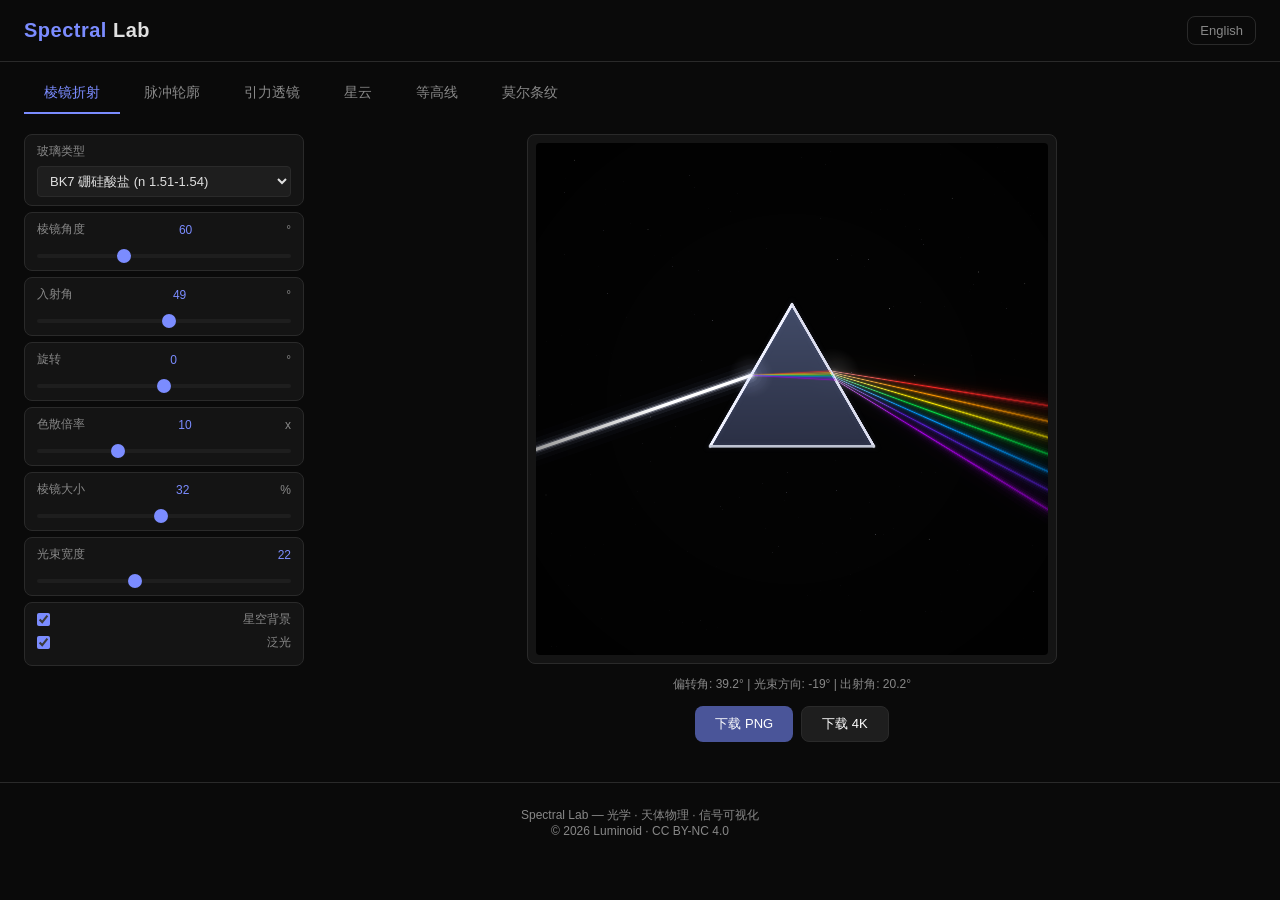
==== zh/index.html @ 41d6683c "feat: add Chinese support" ====
<!DOCTYPE html>
<html lang="zh-Hans">
<head>
  <meta charset="UTF-8">
  <meta name="viewport" content="width=device-width, initial-scale=1.0">
  <title>Spectral Lab — 光学与信号可视化</title>
  <meta name="description" content="交互式物理可视化工具。六个实时生成器：棱镜折射、引力透镜、发射星云、等高线地图、脉冲波形与莫尔条纹。支持 4K PNG 导出。">
  <meta property="og:title" content="Spectral Lab — 光学与信号可视化">
  <meta property="og:description" content="六个交互式生成器，涵盖光学、天体物理与信号可视化。真实物理、实时渲染、4K 导出。">
  <meta property="og:type" content="website">
  <meta property="og:url" content="https://lab.luminoid.dev/zh/">
  <meta property="og:image" content="https://lab.luminoid.dev/icons/og-image.png">
  <meta name="twitter:card" content="summary_large_image">
  <meta name="twitter:image" content="https://lab.luminoid.dev/icons/og-image.png">
  <meta name="twitter:title" content="Spectral Lab — 光学与信号可视化">
  <meta name="twitter:description" content="交互式物理可视化工具 — 棱镜折射、引力透镜、星云、等高线地图、波形与莫尔条纹。">
  <link rel="icon" type="image/png" sizes="32x32" href="../icons/favicon-32.png">
  <link rel="icon" type="image/png" sizes="16x16" href="../icons/favicon-16.png">
  <link rel="apple-touch-icon" href="../icons/apple-touch-icon.png">
  <link rel="alternate" hreflang="en" href="https://lab.luminoid.dev/">
  <link rel="alternate" hreflang="zh" href="https://lab.luminoid.dev/zh/">
  <link rel="alternate" hreflang="x-default" href="https://lab.luminoid.dev/">
  <link rel="stylesheet" href="../styles.css">
</head>
<body>

<header>
  <h1><span>Spectral</span> Lab</h1>
  <a href="/" class="lang-switch">English</a>
</header>

<div class="tabs">
  <button class="tab-btn active" data-tab="prism">棱镜折射</button>
  <button class="tab-btn" data-tab="waveform">脉冲轮廓</button>
  <button class="tab-btn" data-tab="lensing">引力透镜</button>
  <button class="tab-btn" data-tab="nebula">星云</button>
  <button class="tab-btn" data-tab="topographic">等高线</button>
  <button class="tab-btn" data-tab="moire">莫尔条纹</button>
</div>

<!-- ============ PRISM GENERATOR ============ -->
<div class="generator active" id="gen-prism">
  <div class="controls">
    <div class="control-group">
      <label>玻璃类型</label>
      <select id="p-glass">
        <option value="bk7">BK7 硼硅酸盐 (n 1.51-1.54)</option>
        <option value="crown">冕牌 K9 (n 1.51-1.54)</option>
        <option value="flint">重火石 SF11 (n 1.74-1.81)</option>
        <option value="diamond">钻石 (n 2.41-2.45)</option>
      </select>
    </div>
    <div class="control-group">
      <label>棱镜角度 <span class="value" id="v-p-prismAngle">60</span>&deg;</label>
      <input type="range" id="p-prismAngle" min="30" max="120" value="60" step="1">
    </div>
    <div class="control-group">
      <label>入射角 <span class="value" id="v-p-incidentAngle">49</span>&deg;</label>
      <input type="range" id="p-incidentAngle" min="10" max="85" value="49" step="1">
    </div>
    <div class="control-group">
      <label>旋转 <span class="value" id="v-p-rotation">0</span>&deg;</label>
      <input type="range" id="p-rotation" min="-180" max="180" value="0" step="1">
    </div>
    <div class="control-group">
      <label>色散倍率 <span class="value" id="v-p-spread">10</span>x</label>
      <input type="range" id="p-spread" min="1" max="30" value="10" step="1">
    </div>
    <div class="control-group">
      <label>棱镜大小 <span class="value" id="v-p-prismScale">32</span>%</label>
      <input type="range" id="p-prismScale" min="15" max="50" value="32" step="1">
    </div>
    <div class="control-group">
      <label>光束宽度 <span class="value" id="v-p-beamWidth">22</span></label>
      <input type="range" id="p-beamWidth" min="5" max="50" value="22" step="1">
    </div>
    <div class="control-group">
      <label class="checkbox-row">
        <input type="checkbox" id="p-stars" checked> 星空背景
      </label>
      <label class="checkbox-row">
        <input type="checkbox" id="p-bloom" checked> 泛光
      </label>
    </div>
  </div>
  <div class="canvas-area">
    <div class="canvas-wrap">
      <canvas id="prism-canvas" width="2048" height="2048"></canvas>
    </div>
    <div class="info-bar" id="prism-info"></div>
    <div class="btn-row">
      <button class="btn" id="prism-download">下载 PNG</button>
      <button class="btn secondary" id="prism-download-hd">下载 4K</button>
    </div>
  </div>
</div>

<!-- ============ WAVEFORM GENERATOR ============ -->
<div class="generator" id="gen-waveform">
  <div class="controls">
    <div class="control-group">
      <label>线条数 <span class="value" id="v-w-lineCount">60</span></label>
      <input type="range" id="w-lineCount" min="10" max="120" value="60" step="1">
    </div>
    <div class="control-group">
      <label>振幅 <span class="value" id="v-w-amplitude">1.0</span></label>
      <input type="range" id="w-amplitude" min="0.1" max="3.0" value="1.0" step="0.1">
    </div>
    <div class="control-group">
      <label>噪声 <span class="value" id="v-w-noise">0.3</span></label>
      <input type="range" id="w-noise" min="0" max="1.0" value="0.3" step="0.05">
    </div>
    <div class="control-group">
      <label>波峰数 <span class="value" id="v-w-peakCount">3</span></label>
      <input type="range" id="w-peakCount" min="1" max="8" value="3" step="1">
    </div>
    <div class="control-group">
      <label>波峰宽度 <span class="value" id="v-w-peakWidth">0.05</span></label>
      <input type="range" id="w-peakWidth" min="0.01" max="0.20" value="0.05" step="0.01">
    </div>
    <div class="control-group">
      <label>中心集中度 <span class="value" id="v-w-centerBias">0.6</span></label>
      <input type="range" id="w-centerBias" min="0.1" max="1.0" value="0.6" step="0.05">
    </div>
    <div class="control-group">
      <label>线宽 <span class="value" id="v-w-lineWidth">1.5</span></label>
      <input type="range" id="w-lineWidth" min="0.5" max="4.0" value="1.5" step="0.5">
    </div>
    <div class="control-group">
      <label>线条颜色
        <input type="color" id="w-strokeColor" value="#ffffff">
      </label>
    </div>
    <div class="control-group">
      <label>背景色
        <input type="color" id="w-bgColor" value="#000000">
      </label>
    </div>
    <div class="control-group">
      <label>种子 <span class="value" id="v-w-seed">1979</span></label>
      <input type="range" id="w-seed" min="1" max="9999" value="1979" step="1">
    </div>
    <div class="control-group">
      <label class="checkbox-row">
        <input type="checkbox" id="w-fillBelow" checked> 山形填充
      </label>
    </div>
  </div>
  <div class="canvas-area">
    <div class="canvas-wrap">
      <canvas id="waveform-canvas" width="2048" height="2048"></canvas>
    </div>
    <div class="info-bar" id="waveform-info"></div>
    <div class="btn-row">
      <button class="btn" id="waveform-download">下载 PNG</button>
      <button class="btn secondary" id="waveform-download-hd">下载 4K</button>
      <button class="btn secondary" id="waveform-randomize">随机</button>
    </div>
  </div>
</div>

<!-- ============ GRAVITATIONAL LENSING GENERATOR ============ -->
<div class="generator" id="gen-lensing">
  <div class="controls">
    <div class="control-group">
      <label>质量 <span class="value" id="v-l-mass">80</span></label>
      <input type="range" id="l-mass" min="10" max="100" value="80" step="1">
    </div>
    <div class="control-group">
      <label>光源 X <span class="value" id="v-l-sourceX">30</span></label>
      <input type="range" id="l-sourceX" min="-300" max="300" value="30" step="5">
    </div>
    <div class="control-group">
      <label>光源 Y <span class="value" id="v-l-sourceY">-20</span></label>
      <input type="range" id="l-sourceY" min="-300" max="300" value="-20" step="5">
    </div>
    <div class="control-group">
      <label>光源大小 <span class="value" id="v-l-sourceSize">30</span></label>
      <input type="range" id="l-sourceSize" min="5" max="80" value="30" step="1">
    </div>
    <div class="control-group">
      <label>爱因斯坦半径 <span class="value" id="v-l-einsteinRadius">200</span></label>
      <input type="range" id="l-einsteinRadius" min="50" max="500" value="200" step="10">
    </div>
    <div class="control-group">
      <label>环亮度 <span class="value" id="v-l-ringBrightness">80</span>%</label>
      <input type="range" id="l-ringBrightness" min="10" max="100" value="80" step="5">
    </div>
    <div class="control-group">
      <label>形变 <span class="value" id="v-l-distortion">1.0</span></label>
      <input type="range" id="l-distortion" min="0.1" max="3.0" value="1.0" step="0.1">
    </div>
    <div class="control-group">
      <label>色相偏移 <span class="value" id="v-l-colorShift">0</span>&deg;</label>
      <input type="range" id="l-colorShift" min="0" max="360" value="0" step="5">
    </div>
    <div class="control-group">
      <label>星星 <span class="value" id="v-l-starCount">300</span></label>
      <input type="range" id="l-starCount" min="50" max="800" value="300" step="10">
    </div>
    <div class="control-group">
      <label class="checkbox-row">
        <input type="checkbox" id="l-showGrid"> 形变网格
      </label>
    </div>
  </div>
  <div class="canvas-area">
    <div class="canvas-wrap">
      <canvas id="lensing-canvas" width="2048" height="2048"></canvas>
    </div>
    <div class="info-bar" id="lensing-info"></div>
    <div class="btn-row">
      <button class="btn" id="lensing-download">下载 PNG</button>
      <button class="btn secondary" id="lensing-download-hd">下载 4K</button>
    </div>
  </div>
</div>

<!-- ============ NEBULA GENERATOR ============ -->
<div class="generator" id="gen-nebula">
  <div class="controls">
    <div class="control-group">
      <label>配色</label>
      <select id="n-palette">
        <option value="emission">发射星云（真彩色）</option>
        <option value="hubble">哈勃 SHO</option>
        <option value="reflection">反射星云</option>
        <option value="planetary">行星状星云</option>
      </select>
    </div>
    <div class="control-group">
      <label>比例 <span class="value" id="v-n-scale">3.0</span></label>
      <input type="range" id="n-scale" min="1.0" max="8.0" value="3.0" step="0.5">
    </div>
    <div class="control-group">
      <label>密度 <span class="value" id="v-n-density">60</span>%</label>
      <input type="range" id="n-density" min="10" max="100" value="60" step="5">
    </div>
    <div class="control-group">
      <label>湍流 <span class="value" id="v-n-turbulence">6</span></label>
      <input type="range" id="n-turbulence" min="2" max="8" value="6" step="1">
    </div>
    <div class="control-group">
      <label>星星 <span class="value" id="v-n-starCount">500</span></label>
      <input type="range" id="n-starCount" min="50" max="1500" value="500" step="50">
    </div>
    <div class="control-group">
      <label>星光亮度 <span class="value" id="v-n-starBrightness">80</span>%</label>
      <input type="range" id="n-starBrightness" min="10" max="100" value="80" step="5">
    </div>
    <div class="control-group">
      <label>色相偏移 <span class="value" id="v-n-hueShift">0</span>&deg;</label>
      <input type="range" id="n-hueShift" min="0" max="360" value="0" step="5">
    </div>
    <div class="control-group">
      <label>对比度 <span class="value" id="v-n-contrast">50</span></label>
      <input type="range" id="n-contrast" min="10" max="90" value="50" step="5">
    </div>
    <div class="control-group">
      <label>种子 <span class="value" id="v-n-seed">42</span></label>
      <input type="range" id="n-seed" min="1" max="9999" value="42" step="1">
    </div>
  </div>
  <div class="canvas-area">
    <div class="canvas-wrap">
      <canvas id="nebula-canvas" width="2048" height="2048"></canvas>
    </div>
    <div class="info-bar" id="nebula-info"></div>
    <div class="btn-row">
      <button class="btn" id="nebula-download">下载 PNG</button>
      <button class="btn secondary" id="nebula-download-hd">下载 4K</button>
      <button class="btn secondary" id="nebula-randomize">随机</button>
    </div>
  </div>
</div>

<!-- ============ TOPOGRAPHIC GENERATOR ============ -->
<div class="generator" id="gen-topographic">
  <div class="controls">
    <div class="control-group">
      <label>配色</label>
      <select id="t-palette">
        <option value="swiss">瑞士</option>
        <option value="ocean">海洋</option>
        <option value="earth">大地</option>
        <option value="mono">单色</option>
      </select>
    </div>
    <div class="control-group">
      <label>等高线 <span class="value" id="v-t-contourCount">20</span></label>
      <input type="range" id="t-contourCount" min="5" max="50" value="20" step="1">
    </div>
    <div class="control-group">
      <label>比例 <span class="value" id="v-t-scale">3.0</span></label>
      <input type="range" id="t-scale" min="1.0" max="8.0" value="3.0" step="0.5">
    </div>
    <div class="control-group">
      <label>偏移 X <span class="value" id="v-t-offsetX">0</span></label>
      <input type="range" id="t-offsetX" min="-10" max="10" value="0" step="0.5">
    </div>
    <div class="control-group">
      <label>偏移 Y <span class="value" id="v-t-offsetY">0</span></label>
      <input type="range" id="t-offsetY" min="-10" max="10" value="0" step="0.5">
    </div>
    <div class="control-group">
      <label>八度 <span class="value" id="v-t-octaves">5</span></label>
      <input type="range" id="t-octaves" min="1" max="8" value="5" step="1">
    </div>
    <div class="control-group">
      <label>线宽 <span class="value" id="v-t-lineWidth">1.5</span></label>
      <input type="range" id="t-lineWidth" min="0.5" max="4.0" value="1.5" step="0.5">
    </div>
    <div class="control-group">
      <label>种子 <span class="value" id="v-t-seed">42</span></label>
      <input type="range" id="t-seed" min="1" max="9999" value="42" step="1">
    </div>
    <div class="control-group">
      <label class="checkbox-row">
        <input type="checkbox" id="t-fillBands" checked> 颜色填充
      </label>
      <label class="checkbox-row">
        <input type="checkbox" id="t-showLines" checked> 等高线
      </label>
    </div>
  </div>
  <div class="canvas-area">
    <div class="canvas-wrap">
      <canvas id="topographic-canvas" width="2048" height="2048"></canvas>
    </div>
    <div class="info-bar" id="topographic-info"></div>
    <div class="btn-row">
      <button class="btn" id="topographic-download">下载 PNG</button>
      <button class="btn secondary" id="topographic-download-hd">下载 4K</button>
      <button class="btn secondary" id="topographic-randomize">随机</button>
    </div>
  </div>
</div>

<!-- ============ MOIRÉ PATTERN GENERATOR ============ -->
<div class="generator" id="gen-moire">
  <div class="controls">
    <div class="control-group">
      <label>图案</label>
      <select id="m-pattern">
        <option value="lines">线条</option>
        <option value="circles">圆环</option>
        <option value="dots">点阵</option>
        <option value="radial">放射</option>
      </select>
    </div>
    <div class="control-group">
      <label>混合模式</label>
      <select id="m-blendMode">
        <option value="multiply">正片叠底</option>
        <option value="screen">滤色</option>
        <option value="difference">差值</option>
      </select>
    </div>
    <div class="control-group">
      <label>频率 <span class="value" id="v-m-frequency">30</span></label>
      <input type="range" id="m-frequency" min="5" max="80" value="30" step="1">
    </div>
    <div class="control-group">
      <label>旋转 1 <span class="value" id="v-m-rotation1">0</span>&deg;</label>
      <input type="range" id="m-rotation1" min="0" max="180" value="0" step="0.5">
    </div>
    <div class="control-group">
      <label>旋转 2 <span class="value" id="v-m-rotation2">5</span>&deg;</label>
      <input type="range" id="m-rotation2" min="0" max="180" value="5" step="0.5">
    </div>
    <div class="control-group">
      <label>偏移 X <span class="value" id="v-m-offsetX">0</span></label>
      <input type="range" id="m-offsetX" min="-200" max="200" value="0" step="5">
    </div>
    <div class="control-group">
      <label>偏移 Y <span class="value" id="v-m-offsetY">0</span></label>
      <input type="range" id="m-offsetY" min="-200" max="200" value="0" step="5">
    </div>
    <div class="control-group">
      <label>振幅 <span class="value" id="v-m-amplitude">1.0</span></label>
      <input type="range" id="m-amplitude" min="0.2" max="1.0" value="1.0" step="0.05">
    </div>
    <div class="control-group">
      <label>图层 2 缩放 <span class="value" id="v-m-scale2">100</span>%</label>
      <input type="range" id="m-scale2" min="80" max="120" value="100" step="1">
    </div>
    <div class="control-group">
      <label>颜色 1
        <input type="color" id="m-color1" value="#ffffff">
      </label>
    </div>
    <div class="control-group">
      <label>颜色 2
        <input type="color" id="m-color2" value="#ffffff">
      </label>
    </div>
    <div class="control-group">
      <label>背景色
        <input type="color" id="m-bgColor" value="#000000">
      </label>
    </div>
  </div>
  <div class="canvas-area">
    <div class="canvas-wrap">
      <canvas id="moire-canvas" width="2048" height="2048"></canvas>
    </div>
    <div class="info-bar" id="moire-info"></div>
    <div class="btn-row">
      <button class="btn" id="moire-download">下载 PNG</button>
      <button class="btn secondary" id="moire-download-hd">下载 4K</button>
    </div>
  </div>
</div>

<footer>
  Spectral Lab &mdash; 光学 · 天体物理 · 信号可视化
  <br>&copy; 2026 Luminoid &middot; CC BY-NC 4.0
</footer>

<script src="../noise.js"></script>
<script src="../prism.js"></script>
<script src="../waveform.js"></script>
<script src="../lensing.js"></script>
<script src="../topographic.js"></script>
<script src="../moire.js"></script>
<script src="../nebula.js"></script>
<script src="../i18n.js"></script>
<script src="../app.js"></script>

</body>
</html>
---- styles.css ----
*,
*::before,
*::after {
  box-sizing: border-box;
  margin: 0;
  padding: 0;
}

:root {
  --bg: #0a0a0a;
  --surface: #141414;
  --surface2: #1e1e1e;
  --border: #2a2a2a;
  --text: #e0e0e0;
  --text-dim: #888;
  --accent: #7b8cff;
  --accent-dim: #4a5599;
  --radius: 8px;
}

body {
  font-family: -apple-system, "Helvetica Neue", Arial, sans-serif;
  background: var(--bg);
  color: var(--text);
  min-height: 100vh;
  -webkit-font-smoothing: antialiased;
}

/* --- Header --- */

header {
  display: flex;
  align-items: center;
  justify-content: space-between;
  padding: 16px 24px;
  border-bottom: 1px solid var(--border);
}

header h1 {
  font-size: 20px;
  font-weight: 600;
  letter-spacing: 0.5px;
}

header h1 span {
  color: var(--accent);
}

/* --- Language switcher --- */

.lang-switch {
  color: var(--text-dim);
  text-decoration: none;
  font-size: 13px;
  padding: 6px 12px;
  border: 1px solid var(--border);
  border-radius: var(--radius);
  transition: color 0.15s, border-color 0.15s;
}

.lang-switch:hover {
  color: var(--accent);
  border-color: var(--accent);
}

/* --- Tabs --- */

.tabs {
  display: flex;
  gap: 4px;
  padding: 12px 24px 0;
  overflow-x: auto;
  -webkit-overflow-scrolling: touch;
  scrollbar-width: thin;
  scrollbar-color: var(--border) transparent;
}

.tab-btn {
  background: transparent;
  border: none;
  color: var(--text-dim);
  font-size: 14px;
  padding: 10px 20px;
  cursor: pointer;
  border-bottom: 2px solid transparent;
  transition: all 0.2s;
  font-family: inherit;
  white-space: nowrap;
  flex-shrink: 0;
}

.tab-btn:hover {
  color: var(--text);
}

.tab-btn.active {
  color: var(--accent);
  border-bottom-color: var(--accent);
}

/* --- Main layout --- */

.generator {
  display: none;
  padding: 20px 24px;
  gap: 24px;
}

.generator.active {
  display: flex;
}

@media (max-width: 900px) {
  .generator {
    flex-direction: column;
  }
}

/* --- Controls panel --- */

.controls {
  width: 280px;
  min-width: 280px;
  display: flex;
  flex-direction: column;
  gap: 6px;
}

@media (max-width: 900px) {
  .controls {
    width: 100%;
    min-width: unset;
    flex-direction: row;
    flex-wrap: wrap;
  }
  .control-group {
    flex: 1 1 200px;
  }
}

.control-group {
  padding: 8px 12px;
  background: var(--surface);
  border-radius: var(--radius);
  border: 1px solid var(--border);
}

.control-group label {
  display: flex;
  justify-content: space-between;
  align-items: center;
  font-size: 12px;
  color: var(--text-dim);
  margin-bottom: 6px;
}

.control-group label .value {
  color: var(--accent);
  font-variant-numeric: tabular-nums;
  font-weight: 500;
}

.control-group input[type="range"] {
  width: 100%;
  height: 4px;
  appearance: none;
  background: var(--surface2);
  border-radius: 2px;
  outline: none;
}

.control-group input[type="range"]::-webkit-slider-thumb {
  appearance: none;
  width: 14px;
  height: 14px;
  border-radius: 50%;
  background: var(--accent);
  cursor: pointer;
}

.control-group select {
  width: 100%;
  padding: 6px 8px;
  background: var(--surface2);
  border: 1px solid var(--border);
  border-radius: 4px;
  color: var(--text);
  font-size: 13px;
  font-family: inherit;
  cursor: pointer;
}

.control-group select:focus {
  outline: 1px solid var(--accent);
}

.control-group input[type="checkbox"] {
  accent-color: var(--accent);
}

.checkbox-row {
  display: flex;
  align-items: center;
  gap: 8px;
  font-size: 13px;
  cursor: pointer;
}

.control-group input[type="color"] {
  width: 32px;
  height: 24px;
  border: 1px solid var(--border);
  border-radius: 4px;
  background: transparent;
  cursor: pointer;
  padding: 0;
}

/* --- Canvas area --- */

.canvas-area {
  flex: 1;
  display: flex;
  flex-direction: column;
  align-items: center;
  gap: 12px;
}

.canvas-wrap {
  background: var(--surface);
  border: 1px solid var(--border);
  border-radius: var(--radius);
  padding: 8px;
  display: inline-block;
}

.canvas-wrap canvas {
  display: block;
  width: 512px;
  height: 512px;
  border-radius: 4px;
}

@media (max-width: 900px) {
  .canvas-wrap canvas {
    width: min(80vw, 512px);
    height: min(80vw, 512px);
  }
}

/* --- Info bar --- */

.info-bar {
  font-size: 12px;
  color: var(--text-dim);
  font-variant-numeric: tabular-nums;
  text-align: center;
  min-height: 18px;
}

/* --- Buttons --- */

.btn-row {
  display: flex;
  gap: 8px;
}

.btn {
  padding: 8px 20px;
  background: var(--accent-dim);
  border: none;
  border-radius: var(--radius);
  color: #fff;
  font-size: 13px;
  font-family: inherit;
  cursor: pointer;
  transition: background 0.15s;
}

.btn:hover {
  background: var(--accent);
}

.btn.secondary {
  background: var(--surface2);
  border: 1px solid var(--border);
}

.btn.secondary:hover {
  background: var(--border);
}

/* --- TIR warning --- */

.tir-warning {
  color: #ff6b6b;
  font-size: 12px;
  font-weight: 500;
}

/* --- Footer --- */

footer {
  text-align: center;
  padding: 24px;
  font-size: 12px;
  color: var(--text-dim);
  border-top: 1px solid var(--border);
  margin-top: 20px;
}

footer a {
  color: var(--accent);
  text-decoration: none;
}
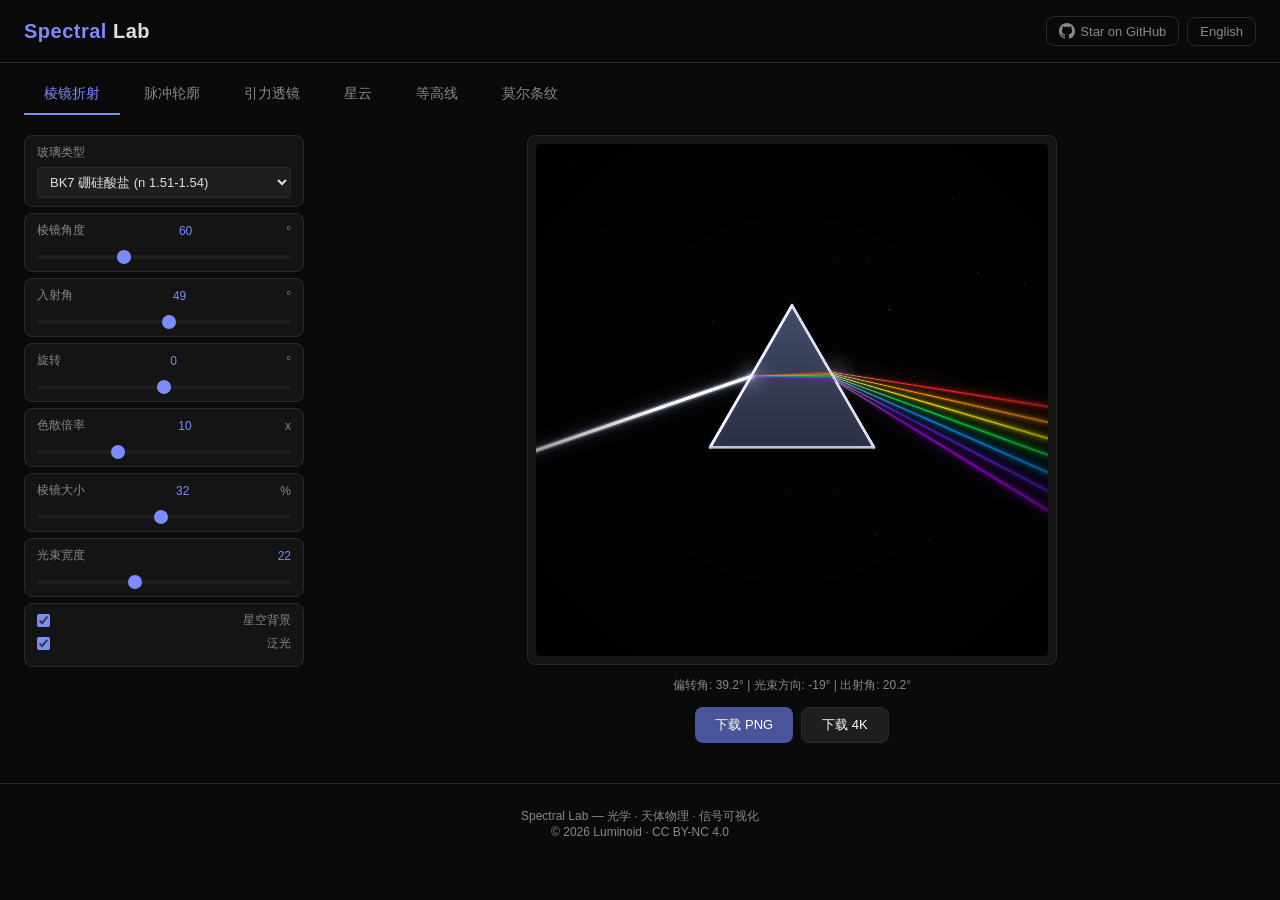
==== commit e4bac68d: "feat: add GitHub star button" ====
--- a/zh/index.html
+++ b/zh/index.html
@@ -26,7 +26,13 @@
 
 <header>
   <h1><span>Spectral</span> Lab</h1>
-  <a href="/" class="lang-switch">English</a>
+  <div class="header-links">
+    <a href="https://github.com/Luminoid/spectral-lab" class="github-link" target="_blank" rel="noopener">
+      <svg width="16" height="16" viewBox="0 0 16 16" fill="currentColor"><path d="M8 0C3.58 0 0 3.58 0 8c0 3.54 2.29 6.53 5.47 7.59.4.07.55-.17.55-.38 0-.19-.01-.82-.01-1.49-2.01.37-2.53-.49-2.69-.94-.09-.23-.48-.94-.82-1.13-.28-.15-.68-.52-.01-.53.63-.01 1.08.58 1.23.82.72 1.21 1.87.87 2.33.66.07-.52.28-.87.51-1.07-1.78-.2-3.64-.89-3.64-3.95 0-.87.31-1.59.82-2.15-.08-.2-.36-1.02.08-2.12 0 0 .67-.21 2.2.82.64-.18 1.32-.27 2-.27s1.36.09 2 .27c1.53-1.04 2.2-.82 2.2-.82.44 1.1.16 1.92.08 2.12.51.56.82 1.27.82 2.15 0 3.07-1.87 3.75-3.65 3.95.29.25.54.73.54 1.48 0 1.07-.01 1.93-.01 2.2 0 .21.15.46.55.38A8.01 8.01 0 0016 8c0-4.42-3.58-8-8-8z"/></svg>
+      Star on GitHub
+    </a>
+    <a href="/" class="lang-switch">English</a>
+  </div>
 </header>
 
 <div class="tabs">
--- a/styles.css
+++ b/styles.css
@@ -46,8 +46,15 @@
   color: var(--accent);
 }
 
-/* --- Language switcher --- */
-
+/* --- Header links --- */
+
+.header-links {
+  display: flex;
+  align-items: center;
+  gap: 8px;
+}
+
+.github-link,
 .lang-switch {
   color: var(--text-dim);
   text-decoration: none;
@@ -58,6 +65,13 @@
   transition: color 0.15s, border-color 0.15s;
 }
 
+.github-link {
+  display: flex;
+  align-items: center;
+  gap: 5px;
+}
+
+.github-link:hover,
 .lang-switch:hover {
   color: var(--accent);
   border-color: var(--accent);
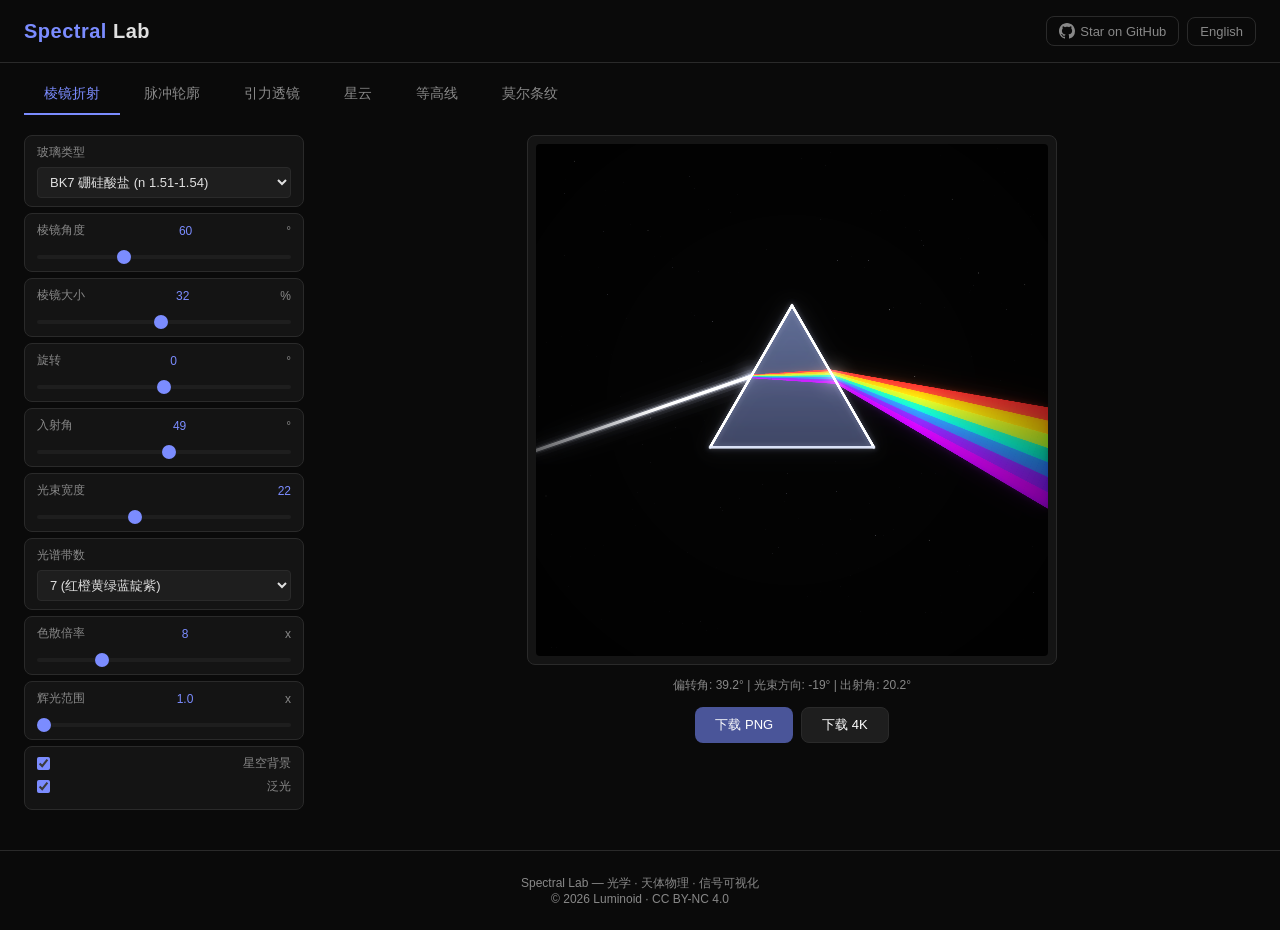
==== commit 4a0a3afd: "refactor(prism): rewrite prism ray rendering with physically-based width and layered draw order" ====
--- a/zh/index.html
+++ b/zh/index.html
@@ -47,6 +47,7 @@
 <!-- ============ PRISM GENERATOR ============ -->
 <div class="generator active" id="gen-prism">
   <div class="controls">
+    <!-- 材质 -->
     <div class="control-group">
       <label>玻璃类型</label>
       <select id="p-glass">
@@ -56,29 +57,45 @@
         <option value="diamond">钻石 (n 2.41-2.45)</option>
       </select>
     </div>
+    <!-- 几何 -->
     <div class="control-group">
       <label>棱镜角度 <span class="value" id="v-p-prismAngle">60</span>&deg;</label>
       <input type="range" id="p-prismAngle" min="30" max="120" value="60" step="1">
     </div>
     <div class="control-group">
+      <label>棱镜大小 <span class="value" id="v-p-prismScale">32</span>%</label>
+      <input type="range" id="p-prismScale" min="15" max="50" value="32" step="1">
+    </div>
+    <div class="control-group">
+      <label>旋转 <span class="value" id="v-p-rotation">0</span>&deg;</label>
+      <input type="range" id="p-rotation" min="-180" max="180" value="0" step="1">
+    </div>
+    <!-- 光线 -->
+    <div class="control-group">
       <label>入射角 <span class="value" id="v-p-incidentAngle">49</span>&deg;</label>
       <input type="range" id="p-incidentAngle" min="10" max="85" value="49" step="1">
     </div>
     <div class="control-group">
-      <label>旋转 <span class="value" id="v-p-rotation">0</span>&deg;</label>
-      <input type="range" id="p-rotation" min="-180" max="180" value="0" step="1">
-    </div>
-    <div class="control-group">
-      <label>色散倍率 <span class="value" id="v-p-spread">10</span>x</label>
-      <input type="range" id="p-spread" min="1" max="30" value="10" step="1">
-    </div>
-    <div class="control-group">
-      <label>棱镜大小 <span class="value" id="v-p-prismScale">32</span>%</label>
-      <input type="range" id="p-prismScale" min="15" max="50" value="32" step="1">
-    </div>
-    <div class="control-group">
       <label>光束宽度 <span class="value" id="v-p-beamWidth">22</span></label>
       <input type="range" id="p-beamWidth" min="5" max="50" value="22" step="1">
+    </div>
+    <div class="control-group">
+      <label>光谱带数</label>
+      <select id="p-bandCount">
+        <option value="6">6 (红橙黄绿蓝紫)</option>
+        <option value="7" selected>7 (红橙黄绿蓝靛紫)</option>
+        <option value="12">12 (精细)</option>
+        <option value="20">20 (连续)</option>
+      </select>
+    </div>
+    <div class="control-group">
+      <label>色散倍率 <span class="value" id="v-p-spread">8</span>x</label>
+      <input type="range" id="p-spread" min="1" max="30" value="8" step="1">
+    </div>
+    <!-- 视觉 -->
+    <div class="control-group">
+      <label>辉光范围 <span class="value" id="v-p-glowSpan">1.0</span>x</label>
+      <input type="range" id="p-glowSpan" min="1.0" max="6.0" value="1.0" step="0.1">
     </div>
     <div class="control-group">
       <label class="checkbox-row">
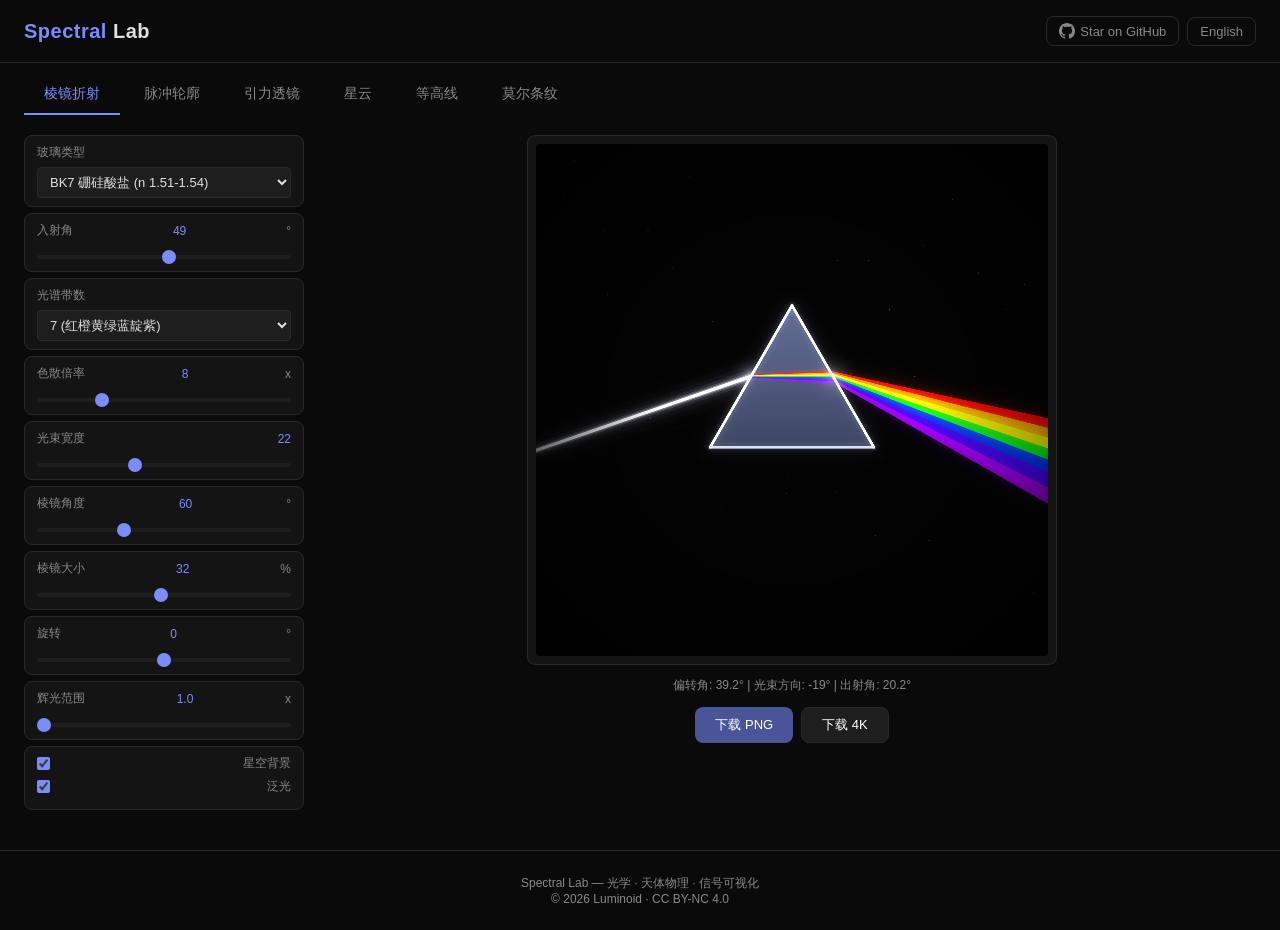
==== commit 7ea9c25d: "refactor(prism): optimize prism renderer — unified ray intersect, cached layers, inter-ray spacing h" ====
--- a/zh/index.html
+++ b/zh/index.html
@@ -47,50 +47,49 @@
 <!-- ============ PRISM GENERATOR ============ -->
 <div class="generator active" id="gen-prism">
   <div class="controls">
-    <!-- 材质 -->
+    <!-- 材质与光线 -->
     <div class="control-group">
       <label>玻璃类型</label>
       <select id="p-glass">
-        <option value="bk7">BK7 硼硅酸盐 (n 1.51-1.54)</option>
-        <option value="crown">冕牌 K9 (n 1.51-1.54)</option>
+        <option value="silica">熔融石英 (n 1.45-1.47)</option>
+        <option value="bk7" selected>BK7 硼硅酸盐 (n 1.51-1.54)</option>
         <option value="flint">重火石 SF11 (n 1.74-1.81)</option>
         <option value="diamond">钻石 (n 2.41-2.45)</option>
       </select>
     </div>
-    <!-- 几何 -->
-    <div class="control-group">
-      <label>棱镜角度 <span class="value" id="v-p-prismAngle">60</span>&deg;</label>
-      <input type="range" id="p-prismAngle" min="30" max="120" value="60" step="1">
-    </div>
-    <div class="control-group">
-      <label>棱镜大小 <span class="value" id="v-p-prismScale">32</span>%</label>
-      <input type="range" id="p-prismScale" min="15" max="50" value="32" step="1">
-    </div>
-    <div class="control-group">
-      <label>旋转 <span class="value" id="v-p-rotation">0</span>&deg;</label>
-      <input type="range" id="p-rotation" min="-180" max="180" value="0" step="1">
-    </div>
-    <!-- 光线 -->
     <div class="control-group">
       <label>入射角 <span class="value" id="v-p-incidentAngle">49</span>&deg;</label>
       <input type="range" id="p-incidentAngle" min="10" max="85" value="49" step="1">
-    </div>
-    <div class="control-group">
-      <label>光束宽度 <span class="value" id="v-p-beamWidth">22</span></label>
-      <input type="range" id="p-beamWidth" min="5" max="50" value="22" step="1">
     </div>
     <div class="control-group">
       <label>光谱带数</label>
       <select id="p-bandCount">
         <option value="6">6 (红橙黄绿蓝紫)</option>
         <option value="7" selected>7 (红橙黄绿蓝靛紫)</option>
-        <option value="12">12 (精细)</option>
-        <option value="20">20 (连续)</option>
+        <option value="13">13 (精细)</option>
+        <option value="25">25 (连续)</option>
       </select>
     </div>
     <div class="control-group">
       <label>色散倍率 <span class="value" id="v-p-spread">8</span>x</label>
       <input type="range" id="p-spread" min="1" max="30" value="8" step="1">
+    </div>
+    <div class="control-group">
+      <label>光束宽度 <span class="value" id="v-p-beamWidth">22</span></label>
+      <input type="range" id="p-beamWidth" min="5" max="50" value="22" step="1">
+    </div>
+    <!-- 棱镜几何 -->
+    <div class="control-group">
+      <label>棱镜角度 <span class="value" id="v-p-prismAngle">60</span>&deg;</label>
+      <input type="range" id="p-prismAngle" min="30" max="120" value="60" step="1">
+    </div>
+    <div class="control-group">
+      <label>棱镜大小 <span class="value" id="v-p-prismScale">32</span>%</label>
+      <input type="range" id="p-prismScale" min="15" max="50" value="32" step="1">
+    </div>
+    <div class="control-group">
+      <label>旋转 <span class="value" id="v-p-rotation">0</span>&deg;</label>
+      <input type="range" id="p-rotation" min="-180" max="180" value="0" step="1">
     </div>
     <!-- 视觉 -->
     <div class="control-group">
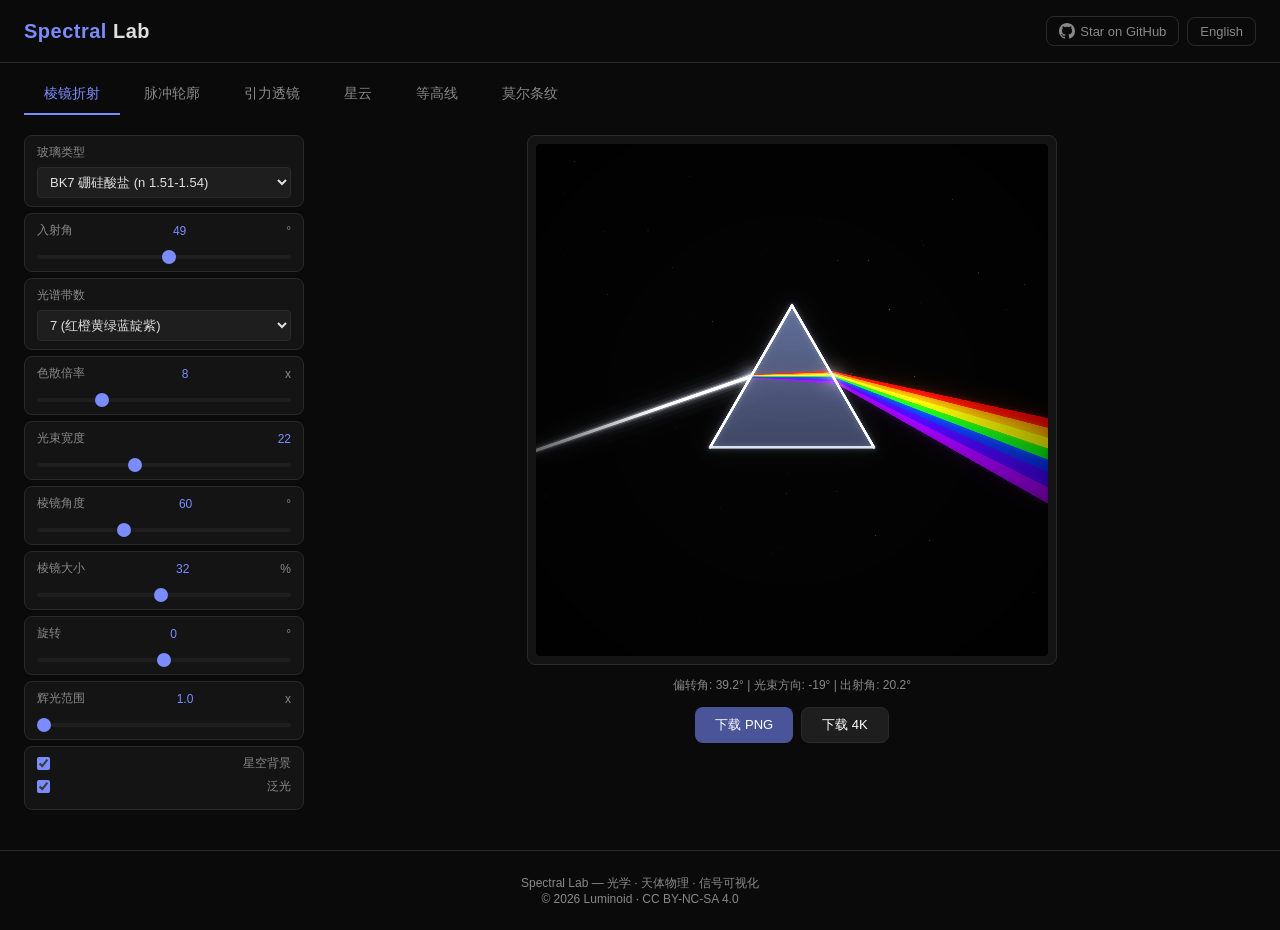
==== commit ab48318c: "chore: update license from CC BY-NC 4.0 to CC BY-NC-SA 4.0" ====
--- a/zh/index.html
+++ b/zh/index.html
@@ -436,7 +436,7 @@
 
 <footer>
   Spectral Lab &mdash; 光学 · 天体物理 · 信号可视化
-  <br>&copy; 2026 Luminoid &middot; CC BY-NC 4.0
+  <br>&copy; 2026 Luminoid &middot; CC BY-NC-SA 4.0
 </footer>
 
 <script src="../noise.js"></script>
